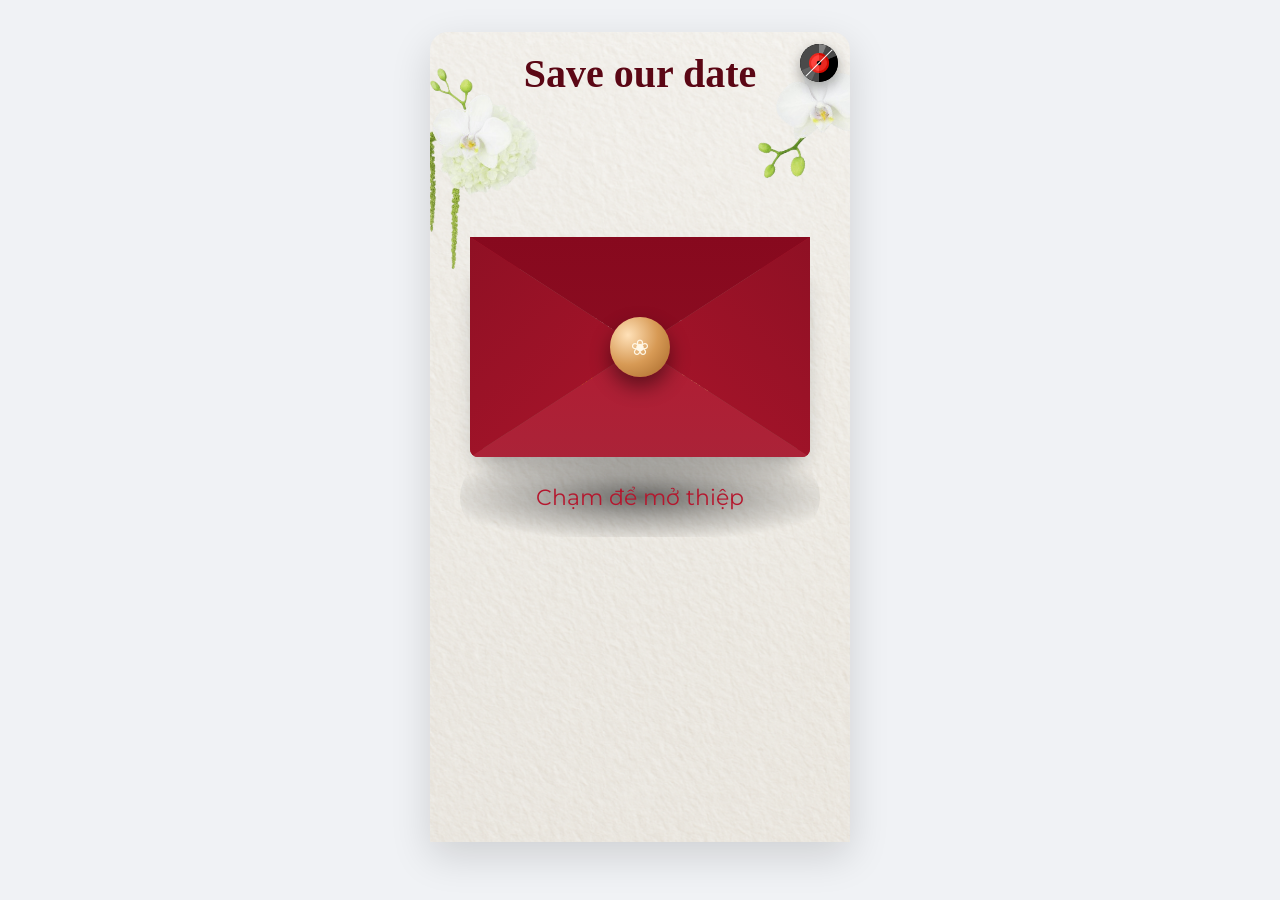
==== index.html @ 3cabe2ed "gần done" ====
<!DOCTYPE html>
<html lang="vi">
  <head>
    <meta charset="UTF-8" />
    <title>Thiệp cưới đỏ – trắng sang trọng</title>
    <meta name="viewport" content="width=device-width, initial-scale=1" />

    <!-- Font -->
    <link rel="preconnect" href="https://fonts.googleapis.com" />
    <link rel="preconnect" href="https://fonts.gstatic.com" crossorigin />
    <link
      href="https://fonts.googleapis.com/css2?family=Playfair+Display:wght@500;700&family=Montserrat:wght@300;400;500;600&family=Allura&display=swap"
      rel="stylesheet"
    />
    <link rel="stylesheet" href="style.css" />
  </head>
  <body>
    <div class="page">
      <div class="invite-card">
        <button
          class="music-toggle"
          id="musicToggle"
          aria-label="Bật / tắt nhạc"
        >
          <!-- nếu bạn có file icon đĩa riêng thì dùng img; không có thì có thể bỏ img -->
          <img src="vinyl-record.png" alt="Music disc" class="music-icon" />
        </button>
        <div class="card-flower card-flower-left"></div>
        <div class="card-flower card-flower-right"></div>
        <h2 class="card-title">Save our date</h2>

        <!-- Khối phong bì + bóng -->
        <div class="envelope-wrapper">
          <div class="envelope-shadow">
            <p class="hint" id="hint">Chạm để mở thiệp</p>
          </div>

          <div class="envelope" id="envelope">
            <!-- Lá thư bên trong -->
            <div class="letter">
              <div class="letter-photo"></div>
              <div class="letter-overlay"></div>

              <div class="letter-content">
                <p class="letter-label">Thiệp mời cưới</p>
                <h1 class="letter-names">Mạnh Hùng &amp; Vân Anh</h1>
                <p class="letter-date">30.12.2026</p>
                <div class="letter-guest-block">
                  <p class="letter-invite">Kính mời:</p>
                  <p class="letter-guest">
                    <span class="letter-guest-highlight">Bạn Hùng</span>
                  </p>
                </div>
              </div>
            </div>

            <!-- Phần thân phong bì (màu đỏ) -->
            <div class="front pocket"></div>
            <!-- Cánh hai bên -->
            <div class="front side left"></div>
            <div class="front side right"></div>
            <!-- Nắp trên -->
            <div class="front flap"></div>

            <!-- Con dấu -->
            <div class="wax-seal">
              <span>❀</span>
            </div>

            <!-- Trái tim bay lên -->
            <div class="hearts">
              <div class="heart h1">❤</div>
              <div class="heart h2">❤</div>
              <div class="heart h3">❤</div>
            </div>
          </div>
        </div>

        <div class="invite-body">
          <!-- Ảnh cưới dưới thiệp -->
          <div class="photo-frame">
            <img src="anh_gan_thu.jpg" alt="Ảnh cưới" class="photo-frame-img" />
          </div>

          <!-- ✨ Block khách mời mới -->
          <div class="guest-section">
            <p class="guest-title">TRÂN TRỌNG KÍNH MỜI</p>
            <div class="guest-name-wrapper">
              <p class="guest-name">Lưu Mạnh Hùng</p>
            </div>
          </div>

          <!-- ✨ Phần nội dung thiệp -->
          <div class="main-invite">
            <p class="main-intro-line">KÍNH MỜI THAM DỰ TIỆC CHUNG VUI</p>
            <p class="main-intro-line">CỦA GIA ĐÌNH CHÚNG TÔI</p>

            <div class="main-couple">
              <span class="main-name">Mạnh Hùng</span>
              <span class="main-amp">&amp;</span>
              <span class="main-name">Vân Anh</span>
            </div>

            <p class="main-time">09:00, THỨ TƯ</p>

            <p class="main-location-label">HÔN LỄ ĐƯỢC CỬ HÀNH TẠI</p>
            <p class="main-location">
              Nhà hàng ABC, 123 Đường XYZ, Quận 1, TP. Hồ Chí Minh
            </p>
          </div>

          <div class="love-section">
            <div class="love-photo">
              <img
                src="anh_gan_thu.jpg"
                alt="Wedding Love"
                class="love-photo-img"
              />
              <div class="love-photo-caption">
                As the clouds and mist dissipate, I love you and everyone knows
                it.
              </div>
            </div>

            <div class="love-message">
              <p>To Our Family And Friends,</p>
              <p>Thank You For Celebrating Our Special Day,</p>
              <p>Supporting Us And Sharing Our Love.</p>
            </div>
          </div>

          <div class="our-story-section">
            <div class="our-story-collage">
              <!-- 🌸 Hoa 2 bên -->
              <div class="our-story-flower our-story-flower-left"></div>
              <div class="our-story-flower our-story-flower-right"></div>

              <!-- Ảnh chú rể -->
              <div class="our-story-photo-frame our-story-photo-groom wobble">
                <img
                  src="chu_re.jpg"
                  alt="Chú rể"
                  class="our-story-photo-img"
                />
              </div>

              <!-- Ảnh cô dâu -->
              <div class="our-story-photo-frame our-story-photo-bride wobble">
                <img
                  src="co_dau.jpg"
                  alt="Cô dâu"
                  class="our-story-photo-img"
                />
              </div>

              <!-- Chữ chú rể / cô dâu -->
              <p class="our-story-label our-story-label-groom">
                Chú rể<br />
                <span>Mạnh Hùng</span>
              </p>

              <p class="our-story-label our-story-label-bride">
                Cô dâu<br />
                <span>Vân Anh</span>
              </p>
            </div>

            <p class="our-story-title">Our story</p>
            <div class="our-story-text">
              <p>
                Mọi thứ bắt đầu từ một lời chào giản đơn, nhưng đã thay đổi cả
                cuộc đời chúng tôi.
              </p>
              <p>
                Qua những khoảnh khắc cười đùa, những buổi hẹn hò ấm áp bên
                nhau, chúng tôi đã cùng nhau lớn lên, học hỏi và yêu thương.
              </p>
              <p>
                Hôm nay, chúng tôi hân hoan chia sẻ hành trình này với những
                người thân yêu, và mong được đón nhận lời chúc phúc của các bạn
                cho tình yêu của chúng tôi.
              </p>
            </div>
          </div>

          <!-- Lịch cưới -->
          <div class="wedding-calendar">
            <div class="wedding-calendar-photo">
              <!-- Ảnh nền lịch -->
              <img
                src="calendar_background.jpg"
                alt="Wedding calendar background"
                class="wedding-calendar-img"
              />

              <!-- Lớp overlay chứa tháng + lịch -->
              <div class="wedding-calendar-overlay">
                <!-- Tháng 12 -->
                <p class="calendar-month">Tháng 12</p>

                <!-- Lưới lịch: 7 cột, highlight ngày 30 -->
                <div class="calendar-grid">
                  <span class="calendar-day">1</span>
                  <span class="calendar-day">2</span>
                  <span class="calendar-day">3</span>
                  <span class="calendar-day">4</span>
                  <span class="calendar-day">5</span>
                  <span class="calendar-day">6</span>
                  <span class="calendar-day">7</span>

                  <span class="calendar-day">8</span>
                  <span class="calendar-day">9</span>
                  <span class="calendar-day">10</span>
                  <span class="calendar-day">11</span>
                  <span class="calendar-day">12</span>
                  <span class="calendar-day">13</span>
                  <span class="calendar-day">14</span>

                  <span class="calendar-day">15</span>
                  <span class="calendar-day">16</span>
                  <span class="calendar-day">17</span>
                  <span class="calendar-day">18</span>
                  <span class="calendar-day">19</span>
                  <span class="calendar-day">20</span>
                  <span class="calendar-day">21</span>

                  <span class="calendar-day">22</span>
                  <span class="calendar-day">23</span>
                  <span class="calendar-day">24</span>
                  <span class="calendar-day">25</span>
                  <span class="calendar-day">26</span>
                  <span class="calendar-day">27</span>
                  <span class="calendar-day">28</span>

                  <span class="calendar-day">29</span>
                  <!-- Ngày cưới – trái tim vân tay -->
                  <span class="calendar-day calendar-day-heart">30</span>
                  <span class="calendar-day">31</span>
                </div>
              </div>
            </div>
          </div>

          <!-- ALBUM OF LOVE -->
          <div class="album-section">
            <!-- Tiêu đề -->
            <div class="album-heading">
              <div class="album-title-line">
                <span
                  class="album-word-main"
                  style="padding-right: 50%; margin-bottom: 10px"
                  >ALBUM</span
                >
                <div style="display: flex; align-items: center; gap: 20px">
                  <span class="album-word-of">of</span>
                  <span class="album-word-main">LOVE</span>
                </div>
              </div>
            </div>

            <!-- Gallery ảnh -->
            <div class="album-grid">
              <!-- Ảnh to trên cùng -->
              <div class="album-main-photo">
                <img
                  src="calendar_background.jpg"
                  alt="Album photo 1"
                  class="album-img"
                />
              </div>

              <!-- Hàng 2: 2 ảnh nhỏ -->
              <div class="album-row">
                <div class="album-item">
                  <img
                    src="calendar_background.jpg"
                    alt="Album photo 2"
                    class="album-img"
                  />
                </div>
                <div class="album-item">
                  <img
                    src="calendar_background.jpg"
                    alt="Album photo 3"
                    class="album-img"
                  />
                </div>
              </div>

              <!-- Nếu cần ảnh nữa thì thêm các .album-row bên dưới -->
              <!--
    <div class="album-row">
      <div class="album-item">
        <img src="album4.jpg" class="album-img" alt="Album photo 4" />
      </div>
      <div class="album-item">
        <img src="album5.jpg" class="album-img" alt="Album photo 5" />
      </div>
    </div>
    -->
            </div>

            <section class="guestbook">
              <h3 class="guestbook-title">Lời nhắn &amp; xác nhận tham dự</h3>
              <p class="guestbook-desc">
                Nếu được, bạn để lại giúp tụi mình xác nhận tham dự và vài lời
                chúc để tụi mình lưu lại làm kỷ niệm nhé 💌
              </p>

              <!-- Form Netlify -->
              <form
                name="guestbook"
                method="POST"
                data-netlify="true"
                netlify-honeypot="bot-field"
                netlify
                action="/thanks.html"
                class="guestbook-form"
              >
                <!-- Bắt buộc cho Netlify Forms -->
                <input type="hidden" name="form-name" value="guestbook" />

                <!-- Honeypot chống bot -->
                <p class="guestbook-hidden">
                  <label
                    >Đừng điền vào ô này nếu bạn là người thật:
                    <input name="bot-field" />
                  </label>
                </p>

                <div class="guestbook-field">
                  <label class="guestbook-label" for="guestbook-name"
                    >Tên của bạn</label
                  >
                  <input
                    type="text"
                    id="guestbook-name"
                    name="name"
                    class="guestbook-input"
                    placeholder="VD: Anh Nam, Gia đình chị Hoa..."
                    required
                  />
                </div>

                <div class="guestbook-field">
                  <label class="guestbook-label" for="guestbook-attend"
                    >Bạn có tham gia không?</label
                  >
                  <select
                    id="guestbook-attend"
                    name="attending"
                    class="guestbook-input"
                    required
                  >
                    <option value="">-- Chọn giúp tụi mình --</option>
                    <option value="yes">Có, mình sẽ đến</option>
                    <option value="no">Xin phép không tham gia</option>
                    <option value="maybe">Chưa chắc / Để mình báo sau</option>
                  </select>
                </div>

                <div class="guestbook-field">
                  <label class="guestbook-label" for="guestbook-message"
                    >Lời chúc / lời nhắn</label
                  >
                  <textarea
                    id="guestbook-message"
                    name="message"
                    class="guestbook-textarea"
                    placeholder="Lời chúc, kỷ niệm hoặc điều gì bạn muốn nhắn với tụi mình..."
                    required
                  ></textarea>
                </div>

                <div style="display: flex; justify-content: end; margin: 20px 0;" >
                  <button type="submit" class="guestbook-submit">
                    Gửi cho tụi mình
                  </button>
                 </div>
                <div class="guestbook-small">
                  Những lời nhắn của bạn sẽ được tụi mình lưu lại ❤️
                </div>
              </form>
            </section>
            <div class="footer-line">With love · Hùng &amp; Vân Anh</div>
          </div>
        </div>
      </div>
    </div>
    <audio id="bgMusic" src="ngay_dau_tien.mp3" loop="" preload="auto"></audio>

    <script src="script.js"></script>
  </body>
</html>
---- style.css ----
:root {
  --red-deep: #8f1024;
  --red-main: #b5172e;
  --red-soft: #fdecef;
  --red-dark: #5b0715;
  --cream: #f9f4ef;
  --seal-light: #ffe1b8;
  --seal-mid: #d79a55;
  --seal-dark: #a56628;
  --text-main: #3b2226;
  --muted: #8d6b70;
}

/* Reset */
*,
*::before,
*::after {
  box-sizing: border-box;
}

body {
  margin: 0;
  font-family: "Montserrat", system-ui, -apple-system, BlinkMacSystemFont,
    "Segoe UI", sans-serif;
  color: var(--text-main);
  background: radial-gradient(
    circle at top,
    #ffffff 0,
    #f3ebe5 38%,
    #e8dcd2 100%
  );
}

/* ===== PAGE WRAPPER ===== */

.page {
  min-height: 100vh;
  display: flex;
  flex-direction: column;
  align-items: center;
  justify-content: flex-start;
  padding: 32px 12px;
  background-color: #f0f2f5;
}

/* Card tổng chứa phong bì + nội dung */

.invite-card {
  overflow-x: hidden;
  overflow-y: scroll;
  width: min(420px, 100%);
  min-height: 90vh;
  max-height: 90vh;
  background: var(--cream);
  border-radius: 18px 18px 0 0;
  padding: 18px 0;
  box-shadow: 0 14px 40px rgba(0, 0, 0, 0.14);
  position: relative;

  /* nền giấy từ file corebackground.png */
  background-color: #f8f3e9; /* màu nền fallback */
  background-image: url("corebackground.png");
  background-size: cover; /* hoặc "100% 100%" nếu muốn fit */
  background-repeat: no-repeat;
  background-position: center;
}

/* Hoa trang trí 2 bên trên thiệp */
.card-flower {
  position: absolute;
  top: 8px; /* chỉnh lên/xuống tuỳ ý */
  width: 130px; /* kích thước hoa */
  height: 160px;
  background-repeat: no-repeat;
  background-size: contain;
  pointer-events: none; /* không chặn click vào phong bì */
  z-index: 20; /* nằm dưới chữ, trên nền giấy */
}

/* Hoa bên trái */
.card-flower-left {
  top: 25px;
  left: -15px;
  width: 130px; /* kích thước hoa */
  height: 230px;
  background-image: url("flower-left.png");
}

/* Hoa bên phải */
.card-flower-right {
  top: 20px;
  right: -23px;
  width: 130px; /* kích thước hoa */
  height: 130px;
  background-image: url("flower-right.png");
  transform: rotate(-20deg); /* xoay cùng chiều kim đồng hồ 8° */
  /* nếu bạn dùng chung 1 file, có thể mirror như sau:
     transform: scaleX(-1);
  */
}

.card-title {
  margin: 0 0 140px;
  font-family: "Great Vibes", cursive;
  font-size: 40px;
  text-align: center;
  color: var(--red-dark);
}

/* ===== ENVELOPE WRAPPER + SHADOW ===== */

.envelope-wrapper {
  position: relative;
  width: 100%;
  display: flex;
  justify-content: center;
}

.envelope-shadow {
  position: absolute;
  left: 50%;
  bottom: -80px; /* xa phong bì hơn – tăng số này nếu muốn xa nữa */
  transform: translateX(-50%);
  width: 360px; /* bóng rộng hơn thiệp */
  height: 80px; /* bóng cao hơn */
  display: flex;
  align-items: center;
  justify-content: center;
  pointer-events: none;
}
/* Bản thân bóng – to, đậm, có animation scale nếu bạn đang dùng shadowScale */
.envelope-shadow::before {
  content: "";
  position: absolute;
  inset: 0;
  background: radial-gradient(
    ellipse at center,
    rgba(0, 0, 0, 0.55) 0,
    /* đậm hơn */ rgba(0, 0, 0, 0.25) 40%,
    transparent 80%
  );
  border-radius: 999px;
  z-index: 0;

  transform-origin: center;
  /* nếu bạn đã có @keyframes shadowScale thì giữ lại animation này */
  animation: shadowScale 2.25s ease-in-out infinite;
}

/* Chữ nằm trong lòng bóng */
.hint {
  position: relative;
  z-index: 1;
  margin: 0;
  font-family: "Montserrat", system-ui, -apple-system, BlinkMacSystemFont,
    "Segoe UI", sans-serif;  /* Sans-serif, không nét thanh đậm */
  font-size: 22px;
  color: var(--red-main); /* tông xanh hơi nâu như hình mẫu */
  text-align: center;
}
/* ===== ENVELOPE ===== */

.envelope {
  position: relative;
  width: 340px;
  height: 220px;
  cursor: pointer;
  z-index: 1;
  animation: envelopeFloat 2.25s ease-in-out infinite;
}
/* nền phong bì + bo góc + bóng đổ */
.envelope::before {
  content: "";
  position: absolute;
  inset: 0;

  border-bottom-left-radius: 8px;
  border-bottom-right-radius: 8px;
  background: var(--red-main); /* đỏ trung bình */
  z-index: 0;
}

/* 4 cánh tam giác tạo hình chữ X */
.front {
  position: absolute;
  inset: 0;
  border-bottom-left-radius: 8px;
  border-bottom-right-radius: 8px;
}

/* cánh dưới – sáng hơn một chút */
.front.pocket {
  z-index: 4;
  background: linear-gradient(
    to top,
    #ab2338,
    /* đỏ sáng hơn */ var(--red-main)
  );
  clip-path: polygon(0 100%, 50% 50%, 100% 100%);
}

/* cánh trái – đỏ trung đậm */
.front.side.left {
  z-index: 4;
  background: linear-gradient(135deg, var(--red-deep), var(--red-main));
  clip-path: polygon(0 0, 50% 50%, 0 100%);
}

/* cánh phải – đối xứng, cùng tông với bên trái */
.front.side.right {
  z-index: 4;
  background: linear-gradient(225deg, var(--red-deep), var(--red-main));
  clip-path: polygon(100% 0, 100% 100%, 50% 50%);
}

/* nắp trên – đậm nhất */
.front.flap {
  z-index: 5;
  background: linear-gradient(to bottom, #87091e, var(--red-deep));
  clip-path: polygon(0 0, 100% 0, 50% 50%);
  transform-origin: top center;
  transition: transform 1s ease; /* nhanh hơn thư */
}

/* con dấu ở đúng tâm phong bì */
.wax-seal {
  position: absolute;
  left: 50%;
  top: 50%;
  transform: translate(-50%, -50%);
  width: 60px;
  height: 60px;
  border-radius: 50%;
  background: radial-gradient(
    circle at 30% 30%,
    var(--seal-light) 0,
    var(--seal-mid) 50%,
    var(--seal-dark) 100%
  );
  box-shadow: 0 10px 20px rgba(0, 0, 0, 0.45);
  display: flex;
  align-items: center;
  justify-content: center;
  z-index: 6; /* cao nhất */
}

.wax-seal span {
  color: #fff7e6;
  font-size: 22px;
}

/* ===== HEARTS ===== */

.hearts {
  position: absolute;
  left: 50%;
  top: 50px; /* vị trí bắt đầu */
  transform: translateX(-50%);
  width: 90px; /* tim gần nhau */
  height: 180px; /* đủ cao để bay vượt thiệp */
  pointer-events: none;
  overflow: visible;
  z-index: 10;
}

.heart {
  position: absolute;
  font-size: 40px;
  color: #e21a3c;
  opacity: 0;
}

/* ba tim cách nhau 1 khoảng ngắn */
.h1 {
  left: -10px;
}
.h2 {
  left: 50px;
}
.h3 {
  left: 102px;
}

/* JS đã set animationDelay khác nhau rồi, đây chỉ định animation chung */
.heart.fly {
  animation: heartFloat 0.8s ease-out forwards;
}

@keyframes heartFloat {
  0% {
    transform: translate(0, 10px) scale(0.25) rotate(0deg);
    opacity: 0;
  }
  15% {
    transform: translate(-10px, 0) scale(0.6) rotate(-6deg);
    opacity: 1;
  }
  35% {
    transform: translate(18px, -80px) scale(1) rotate(7deg);
    opacity: 1;
  }
  55% {
    transform: translate(-22px, -150px) scale(1.25) rotate(-8deg);
    opacity: 1;
  }
  75% {
    transform: translate(16px, -220px) scale(1.45) rotate(6deg);
    opacity: 1;
  }
  100% {
    transform: translate(0, -270px) scale(1.6) rotate(0deg);
    opacity: 0;
  }
}

/* ===== TRẠNG THÁI MỞ ===== */

/* 1) ĐANG MỞ: flap xoay, thư vẫn nằm yên và nằm dưới flap */
.envelope.opening .front.flap {
  transform: rotateX(180deg); /* nắp xoay xuống/dập xuống */
  z-index: 5; /* vẫn cao hơn thư */
  transition: transform 1s ease;
}

/* 2) ĐÃ MỞ XONG: flap vẫn ở 180deg nhưng z-index hạ xuống dưới thư */
.envelope.open .front.flap {
  transform: rotateX(180deg);
  z-index: 2;
}

/* Chỉ khi ĐÃ MỞ XONG thì thư mới trượt lên + tăng z-index */
.envelope.open .letter {
  transform: translateX(-50%) translateY(-102px); /* vị trí khi mở */
  z-index: 4; /* cùng z-index với pocket/side nên vẫn nằm "trong" phong bì */
}

/* Lá thư (tấm thiệp) */
.letter {
  position: absolute;
  left: 50%;
  bottom: 18px;
  /* Khi ĐÓNG: nằm khá thấp bên trong phong bì */
  transform: translateX(-50%) translateY(15px);
  width: 320px;
  height: 185px;
  border-radius: 14px;
  overflow: hidden;
  box-shadow: 0 12px 26px rgba(0, 0, 0, 0.35);

  /* Không fade nữa */
  opacity: 1;
  clip-path: none;

  /* Trượt lên từ từ, bắt đầu MUỘN hơn nắp một chút nhờ delay 0.4s */
  transition: transform 2.5s cubic-bezier(0.16, 1, 0.3, 1);
  transform-origin: bottom center;
  z-index: 1; /* thấp hơn 3 tam giác, cao hơn nắp trên khi đóng */
}

/* Ảnh nền của thiệp (giống hình bạn gửi) */
.letter-photo {
  position: absolute;
  inset: 0;
  background: url("https://alohastudio.vn/wp-content/uploads/2023/06/y-tuong-chup-anh-nhan-cuoi-2.jpg")
    center/cover no-repeat;
  transform: scale(1.05);
  filter: blur(1.2px) saturate(0.9); /* nhẹ nhàng hơn 1 chút */
}

.letter-overlay {
  position: absolute;
  inset: 0;
  background:
  
    /* lớp vàng–nâu hoài niệm phủ toàn bộ */ linear-gradient(
    to bottom,
    rgba(145, 133, 120, 0.6),
    /* beige sáng ở trên */ rgba(132, 110, 92, 0.7)
      /* nâu café sữa nhạt ở dưới */
  );
}

.letter-content {
  position: relative;
  z-index: 2;
  inset: 0;
  padding: 15px;
  display: flex;
  flex-direction: column;
  align-items: center;
  text-align: center;
  color: #fffdf7;
}

/* Dòng "Thiệp mời cưới" phía trên – nhỏ, thanh */
.letter-label {
  margin: 0 0 6px;
  font-family: "Playfair Display", serif;
  font-size: 13px;
  letter-spacing: 3px;
  text-transform: uppercase;
  color: #f9f5ef;
  padding: 0 14px;
}

/* Tên cô dâu chú rể – script trắng, nổi bật */
.letter-names {
  margin: 0 6px;
  font-family: "Allura", cursive;
  font-size: 28px;
  font-weight: 400;

  color: #f9f5ef;
  text-shadow: 0 3px 8px rgba(0, 0, 0, 0.6);
}

/* Ngày cưới – chữ trắng/kem nhẹ */
.letter-date {
  margin: 2px;
  line-height: 20px;
  font-family: "Montserrat", system-ui, -apple-system, BlinkMacSystemFont,
    "Segoe UI", sans-serif;
  font-size: 16px;
  letter-spacing: 0.25em; /* giãn đều, nhìn rất gọn */
  text-transform: uppercase;
  color: #f9f5ef;
}
.letter-guest-block {
  display: flex;
  align-items: center;
  gap: 5px;
}

/* Dòng "Trân trọng mời..." – màu vàng kem */
.letter-invite {
  margin: 0;
  font-family: "Playfair Display", serif;
  font-size: 12px;
  font-style: italic;
  letter-spacing: 0.5px;
  color: #feb600;
}
/* Dòng khách mời */
.letter-guest {
  margin: 2px 0 0;
  font-family: "Playfair Display", serif;
  font-size: 13px;
  color: #ebc156;
}
/* Nhấn mạnh chữ "Bạn" */
.letter-guest-highlight {
  font-family: "Allura", cursive; /* cùng style mềm với tên */
  font-size: 22px;
  color: #f6d788; /* trắng kem rất sáng */
  font-weight: 600;
}
/* ===== PHẦN NỘI DUNG PHÍA DƯỚI (SCROLL) ===== */

/* Ảnh dummy phía dưới */
.dummy-photo {
  margin: 20px 0;
  height: 180px;
  border-radius: 12px;
  background: linear-gradient(to bottom right, #f5e2e4, #fbeef1),
    url("https://images.pexels.com/photos/3951628/pexels-photo-3951628.jpeg?auto=compress&cs=tinysrgb&w=800")
      center/cover no-repeat;
}

/* Mobile */

@media (max-width: 480px) {
  .card-title {
    font-size: 34px;
    margin-bottom: 140px;
  }

  .letter {
    width: 310px;
    height: 190px;
  }

  .letter-label {
    font-size: 14px;
    letter-spacing: 2px;
  }

  .letter-names {
    font-size: 24px; /* giảm từ 28px */
    margin-bottom: 4px;
  }

  .letter-date {
    font-size: 14px; /* giảm từ 16px */
    letter-spacing: 0.18em;
  }

  .letter-invite {
    font-size: 14px;
  }

  .letter-guest {
    font-size: 14px;
  }

  .letter-guest-highlight {
    font-size: 18px; /* giảm từ 22px */
  }

  .photo-frame {
    margin-top: 60px;
  }

  .photo-frame-img {
    max-height: 200px; /* giảm thêm cho vừa màn nhỏ */
  }

  /* Hoa trang trí thu nhỏ */
  .card-flower-left {
    top: 35px;
    left: -10px;
    width: 200px;
    height: 200px;
  }

  .card-flower-right {
    top: 20px;
    right: -14px;
    width: 130px;
    height: 130px;
  }
}
@keyframes envelopeFloat {
  0% {
    transform: translateY(8px); /* xuống nhẹ thôi */
  }
  50% {
    transform: translateY(-8px); /* lên nhẹ */
  }
  100% {
    transform: translateY(8px); /* xuống lại */
  }
}

@keyframes shadowScale {
  0% {
    transform: scale(1.1); /* trước là 1.35 → giờ nhỏ lại */
    opacity: 0.8; /* vẫn đậm nhưng không “nặng” quá */
    filter: blur(6px);
  }
  50% {
    transform: scale(0.8); /* lúc thiệp lên: nhỏ hơn nhưng không quá tí hon */
    opacity: 0.45;
    filter: blur(3px);
  }
  100% {
    transform: scale(1.1);
    opacity: 0.8;
    filter: blur(6px);
  }
}

.photo-frame {
  margin-top: 100px;
  overflow: hidden;
  /* nền giấy phía sau ảnh */
  background-image: url("corebackground.png");
  background-size: cover;
  background-repeat: repeat;
  position: relative;
}

/* Ảnh cưới bên trong */
.photo-frame-img {
  display: block;
  width: 100%;
  max-height: 260px; /* chỉnh cao/thấp tùy ảnh */
  object-fit: cover;
}

/* ==== SCROLLBAR ĐỎ, NHỎ GỌN, KHÔNG CÓ MŨI TÊN CHO .invite-card ==== */

/* Firefox */

.invite-card::-webkit-scrollbar {
  width: 5px; /* rộng hơn chút cho dễ kéo */
}

/* Track (nền phía sau thanh đỏ) */
.invite-card::-webkit-scrollbar-track {
  background: transparent; /* sạch, không viền */
}

/* Handle – thanh đỏ, bo tròn hai đầu */
.invite-card::-webkit-scrollbar-thumb {
  background: var(--red-main); /* đỏ chính */
  border-radius: 999px;
}

/* Hover đậm hơn */
.invite-card::-webkit-scrollbar-thumb:hover {
  background: var(--red-deep);
}

/* Ẩn mũi tên 2 đầu (nếu có) */
.invite-card::-webkit-scrollbar-button {
  width: 0;
  height: 0;
  display: none;
}

/* Nút đĩa nhạc */
.music-toggle {
  position: absolute;
  top: 12px;
  right: 12px;
  width: 38px;
  height: 38px;
  border-radius: 50%;
  border: none;
  padding: 0;
  margin: 0;
  background: #000; /* fallback nếu không dùng img */
  display: flex;
  align-items: center;
  justify-content: center;
  cursor: pointer;
  box-shadow: 0 6px 14px rgba(0, 0, 0, 0.35);
  z-index: 100;
}

.music-toggle .music-icon {
  width: 100%;
  height: 100%;
  border-radius: 50%;
  display: block;
}

/* Đường kẻ trắng 1px cắt chéo đĩa khi TẮT nhạc */
.music-toggle::after {
  content: "";
  position: absolute;
  left: 50%;
  top: 50%;
  width: 1px; /* MỎNG 1px */
  height: 100%; /* dài ~70% đường kính */
  background: rgba(255, 255, 255, 0.95);
  border-radius: 999px;
  transform: translate(-50%, -50%) rotate(45deg);
  box-shadow: 0 0 2px rgba(0, 0, 0, 0.4);
  opacity: 1;
  transition: opacity 0.2s ease;
}

/* Khi đang phát nhạc -> quay */
.music-toggle.playing .music-icon {
  animation: discSpin 3s linear infinite;
}

.music-toggle.playing::after {
  opacity: 0; /* ẩn đường kẻ đi */
}

@keyframes discSpin {
  from {
    transform: rotate(0deg);
  }
  to {
    transform: rotate(360deg);
  }
}

.invite-body {
  display: none;
}

/* Animation mượt cho invite-body khi xuất hiện */
@keyframes slideFadeIn {
  0% {
    opacity: 0;
    transform: translateY(12px);
  }
  100% {
    opacity: 1;
    transform: translateY(0);
  }
}

.guest-section {
  text-align: center;
  margin: 30px 0 20px;
  padding: 0 20px;
}

/* “TRÂN TRỌNG KÍNH MỜI” */
.guest-title {
  margin: 0 0 14px;
  font-family: "Playfair Display", serif;
  font-size: 15px;
  letter-spacing: 2px;
  color: #3e3e3e;
}

/* Khung mờ chứa tên khách */
.guest-name-wrapper {
  padding: 10px 0;
}

/* Tên khách mời – dùng Allura cho đẹp */
.guest-name {
  margin: 0;
  font-family: "Allura", cursive;
  font-size: 36px;
  color: #a1876a; /* vàng nâu sang trọng */
  text-shadow: 0 2px 6px rgba(0, 0, 0, 0.25);
}


.main-invite {
  text-align: center;
  padding: 10px 24px 32px;
  color: var(--text-main);
}

/* Hai dòng "KÍNH MỜI..." */
.main-intro-line {
  margin: 0;
  font-family: "Montserrat", system-ui, -apple-system, BlinkMacSystemFont,
    "Segoe UI", sans-serif;     /* sans, không nét thanh – nét đậm */
  font-size: 13px;
  letter-spacing: 0.12em;
  text-transform: uppercase;
  color: #7b6a3e;               /* vàng nâu nhẹ giống hình */
}

.main-intro-line + .main-intro-line {
  margin-top: 4px;
}

/* Tên cô dâu chú rể – lớn, chia 3 dòng HẢI ĐĂNG / & / YẾN NHI */
.main-couple {
  margin-top: 18px;
  margin-bottom: 16px;
  display: flex;
  flex-direction: column;
  align-items: center;
  gap: 4px;
}

.main-name {
  font-family: "Montserrat", system-ui, -apple-system, BlinkMacSystemFont,
    "Segoe UI", sans-serif;    /* vẫn giữ sans cho đúng ý bạn */
  font-size: 26px;
  text-transform: uppercase;
  letter-spacing: 0.18em;
}

.main-amp {
  font-family: "Allura", cursive; /* chữ & mềm hơn 1 chút */
  font-size: 26px;
  line-height: 1;
}

/* Dòng giờ / thứ */
.main-time {
  margin: 0;
  margin-top: 8px;
  font-family: "Montserrat", system-ui, -apple-system, BlinkMacSystemFont,
    "Segoe UI", sans-serif;
  font-size: 14px;
  letter-spacing: 0.2em;
  text-transform: uppercase;
  color: var(--muted);
}
.main-location-label {
  margin: 10px 0 2px;
  font-family: "Montserrat", system-ui, -apple-system, BlinkMacSystemFont,
    "Segoe UI", sans-serif;
  font-size: 12px;
  letter-spacing: 0.14em;
  text-transform: uppercase;
  color: #7b6a3e; /* vàng nâu nhẹ, cùng tông phần trên */
}

.main-location {
  margin: 0;
  font-family: "Montserrat", system-ui, -apple-system, BlinkMacSystemFont,
    "Segoe UI", sans-serif;
  font-size: 13px;
  color: var(--text-main);
}

/* Nếu dùng thêm ngày / địa điểm */
.main-date,
.main-location {
  margin: 6px 0 0;
  font-family: "Montserrat", system-ui, -apple-system, BlinkMacSystemFont,
    "Segoe UI", sans-serif;
  font-size: 13px;
}


.love-section {
  padding: 0 0 32px;
}

/* Khối ảnh & caption đen dưới ảnh */
.love-photo {
  position: relative;
  margin: 0;
  overflow: hidden;
  border-radius: 0; /* nếu muốn bo nhẹ: 8px */
}

.love-photo-img {
  display: block;
  width: 100%;
  max-height: 260px;        /* giống frame trên, chỉnh nếu muốn cao hơn */
  object-fit: cover;
}

/* Dải đen mờ + chữ trắng như hình */
.love-photo-caption {
  position: absolute;
  left: 0;
  right: 0;
  bottom: 0;
  padding: 6px 10px 8px;
  background: rgba(0, 0, 0, 0.65);
  color: #ffffff;
  font-family: "Montserrat", system-ui, -apple-system, BlinkMacSystemFont,
    "Segoe UI", sans-serif;
  font-size: 11px;
  line-height: 1.4;
  text-align: center;
}

/* Đoạn text cảm ơn phía dưới */
.love-message {
  text-align: center;
  padding: 18px 24px 0;
}

.love-message p {
  margin: 2px 0;
  font-family: "Montserrat", system-ui, -apple-system, BlinkMacSystemFont,
    "Segoe UI", sans-serif;
  font-size: 13px;
  line-height: 1.6;
  color: var(--text-main);
}



/* ===== OUR STORY SECTION ===== */

.our-story-section {
  padding: 28px 18px 40px;
  position: relative;
}

/* Collage chứa 2 khung ảnh xoay chéo */
.our-story-collage {
  position: relative;
  min-height: 280px;
}

/* Khung polaroid trắng */
.our-story-photo-frame {
  position: absolute;
  width: 50%;
  max-width: 230px;
  background: #ffffff;
  padding: 8px;
  border-radius: 8px;
  box-shadow: 0 10px 24px rgba(0, 0, 0, 0.35);
  transform-origin: center center; /* thêm dòng này để xoay quanh tâm */
}

.our-story-photo-img {
  display: block;
  width: 100%;
  height: auto;
  border-radius: 4px;
  object-fit: cover;
}

/* Vị trí & xoay ảnh chú rể / cô dâu */
.our-story-photo-groom {
  top: 0;
  left: 4%;
  animation: groomRock 1s ease-in-out infinite alternate;
}

.our-story-photo-bride {
  top: 130px;
  right: 4%;
  animation: brideRock 1s ease-in-out infinite alternate;
}


/* Chữ chú rể / cô dâu */
.our-story-label {
  position: absolute;
  margin: 0;
  font-family: "Allura", cursive;
  font-size: 24px;
  line-height: 1.4;
  color: var(--red-main); /* xanh lá nhẹ giống thiệp */
}

.our-story-label span {
  font-size: 30px;
}

/* Vị trí chữ chú rể & cô dâu */
.our-story-label-groom {
  top: 0px;
  right: 5%;
  text-align: left;
}

.our-story-label-bride {
  top: 300px;
  left: 7%;
  text-align: left;
}

/* Chữ Our story phía dưới */
.our-story-title {
  margin: 142px 0 0;
  text-align: center;
  font-family: "Allura", cursive;
  font-size: 60px;
  color: var(--red-main);
}

/* Mobile tweak nếu màn nhỏ hơn 360px */
@media (max-width: 360px) {
  .our-story-photo-frame {
    width: 50%;
  }
  .our-story-section {
    padding-inline: 12px;
  }
}




/* Hoa 2 bên trong Our story, dùng lại file flower-left.png cho đồng bộ */
.our-story-flower {
  position: absolute;
  width: 100px;
  height: 190px;
  background-image: url("flower-left.png");
  background-repeat: no-repeat;
  background-size: contain;
  z-index: 0; /* dưới khung ảnh */
}

/* Hoa bên trái */
.our-story-flower-left {
  left: -38px;
  top: -64px;
}

/* Hoa bên phải – lật gương */
.our-story-flower-right {
  right: -20px;
  bottom: -200px;
  z-index: 1;
  transform: rotateY(360deg);
}

/* Chỉ còn 2 mốc: from / to → không còn bị “giật” */
/* Chú rể: trái ↔ phải */
@keyframes groomRock {
  from { transform: rotate(-2deg); }  /* nghiêng trái */
  to   { transform: rotate(2deg); }   /* nghiêng phải */
}

/* Cô dâu: phải ↔ trái (ngược lại cho vui mắt) */
@keyframes brideRock {
  from { transform: rotate(2deg); }   /* nghiêng phải */
  to   { transform: rotate(-2deg); }  /* nghiêng trái */
}
/* Nếu màn nhỏ quá thì thu bớt hoa cho đỡ chật */
@media (max-width: 360px) {
  .our-story-flower {
    width: 70px;
    height: 150px;
  }
}

.our-story-text {
  margin-top: 10px;
  padding: 0 24px 32px;
  text-align: center;
}

.our-story-text p {
  margin: 6px 0;
  font-family: "Montserrat", system-ui, -apple-system, BlinkMacSystemFont,
    "Segoe UI", sans-serif;
  font-size: 13px;
  line-height: 1.7;
  color: var(--text-main);
}


/* ===== WEDDING CALENDAR ===== */

.wedding-calendar {
  margin-top: 24px;
  padding-bottom: 32px;
}

.wedding-calendar-photo {
  position: relative;
  overflow: hidden;
  border-radius: 0; /* nếu muốn bo chút: 12px */
}

.wedding-calendar-img {
  display: block;
  width: 100%;
  object-fit: cover;
}

/* Lớp phủ để đặt tháng + lịch lên ảnh */
.wedding-calendar-overlay {
  position: absolute;
  inset: 0;
  display: flex;
  flex-direction: column;
  justify-content: flex-start;  /* nội dung bám phía trên */
  padding: 24px 30px 32px;
  background: linear-gradient(
    to bottom,                   /* ⬅️ đen từ trên xuống */
    rgba(0, 0, 0, 0.55) 0%,      /* trên đậm hơn */
    rgba(0, 0, 0, 0.25) 40%,
    transparent 80%              /* dưới trong dần */
  );
}

/* Chữ Tháng 12 nằm ở góc phải dưới, style script */
.calendar-month {
  align-self: flex-end;
  margin: 0 4px 18px 0;
  font-family: "Allura", cursive;
  font-size: 32px;
  color: #ffffff;
}

/* Lưới lịch 7 cột */
.calendar-grid {
  display: grid;
  grid-template-columns: repeat(7, 1fr);
  row-gap: 30px;
  column-gap: 4px;
  padding: 0 8px;
}

.calendar-day {
  font-family: "Montserrat", system-ui, -apple-system, BlinkMacSystemFont,
    "Segoe UI", sans-serif;
  font-size: 12px;
  color: #ffffff;
  text-align: center;
}

/* Ngày cưới – có trái tim vân tay đỏ phía dưới số */
.calendar-day-heart {
  position: relative;
  font-weight: 600;
  z-index: 1;
}

/* Trái tim vân tay */
.calendar-day-heart::before {
  content: "";
  position: absolute;
  left: 50%;
  top: 15%;
  width: 35px;
  height: 35px;
  transform: translate(-50%, -45%);
  background-image: url("fingerprint-heart.png"); /* ảnh 2 dấu vân tay tạo thành trái tim */
  background-size: contain;
  background-repeat: no-repeat;
  background-position: center;
  z-index: -1;
}

/* Để số nổi trên trái tim */
.calendar-day-heart {
  color: #ffffff;
}

/* Mobile nhẹ hơn một chút */
@media (max-width: 480px) {
  .calendar-month {
    font-size: 28px;
  }
  .calendar-grid {
    font-size: 14px;
    row-gap: 30px;
    column-gap: 4px;
  }
  .calendar-day {
    font-size: 11px;
  }
}



/* ===== ALBUM OF LOVE ===== */

.album-section {
  padding: 24px 18px 0;
}

/* Heading ALBUM of LOVE */
.album-heading {
  margin-bottom: 14px;
}

.album-title-line {
  gap: 8px;
}

.album-word-main {
  font-family: "Montserrat", system-ui, -apple-system, BlinkMacSystemFont,
    "Segoe UI", sans-serif;
  font-size: 40px;
  letter-spacing: 0.12em;
  text-transform: uppercase;
  color: var(--red-main); 
}

.album-word-of {
  padding-left: 40%;
  font-family: "Allura", cursive;
  font-size: 35px;
  margin-right: 20px;
  color: var(--red-main);
  margin: 0 4px;
}

/* Grid ảnh */
.album-grid {
  display: flex;
  flex-direction: column;
  gap: 10px;
}

/* Ảnh to */
.album-main-photo {
  border-radius: 8px;
  overflow: hidden;
  box-shadow: 0 10px 22px rgba(0, 0, 0, 0.25);
}

/* Hàng 2: 2 ảnh nhỏ cạnh nhau */
.album-row {
  display: flex;
  gap: 10px;
}

.album-item {
  flex: 1;
  border-radius: 8px;
  overflow: hidden;
  box-shadow: 0 8px 18px rgba(0, 0, 0, 0.2);
}

.album-img {
  display: block;
  width: 100%;
  height: 100%;
  object-fit: cover;
}

/* Mobile rất nhỏ thì giảm size heading */
@media (max-width: 360px) {
  .album-word-main {
    font-size: 35px;
    letter-spacing: 0.18em;
  }
  .album-word-of {
    font-size: 35px;
  }
}


.guestbook {
  margin-top: 18px;
  border-top: 1px dashed rgba(183, 28, 28, 0.3);
}

.guestbook-title {
  font-family: "Montserrat", system-ui, -apple-system, BlinkMacSystemFont, "Segoe UI", sans-serif;
  font-size: 18px;
  color: var(--red-main);
  margin-bottom: 8px;
}

.guestbook-desc {
  font-family: "Montserrat", system-ui, -apple-system, BlinkMacSystemFont, "Segoe UI", sans-serif;
  font-size: 13px;
  color: var(--text-main);
  margin-bottom: 10px;
}

.guestbook-form {
  text-align: left;
  font-size: 13px;
}

.guestbook-field {
  margin-bottom: 8px;
}

.guestbook-label {
  display: block;
  font-size: 12px;
  margin-bottom: 3px;
  color: #555;
}

.guestbook-input,
.guestbook-textarea {
  width: 100%;
  border-radius: 8px;
  border: 1px solid #e0e0e0;
  padding: 8px 10px;
  font-family: inherit;
  font-size: 13px;
  outline: none;
  transition: border-color 0.2s ease, box-shadow 0.2s ease;
}

.guestbook-input:focus,
.guestbook-textarea:focus {
  border-color: #b71c1c;
  box-shadow: 0 0 0 1px rgba(183, 28, 28, 0.12);
}

.guestbook-textarea {
  min-height: 72px;
  resize: vertical;
}

.guestbook-submit {
  display: inline-flex;
  align-items: center;
  justify-content: center;
  margin-top: 4px;
  padding: 8px 18px;
  border-radius: 999px;
  border: none;
  background: #b71c1c;
  color: #fff;
  font-size: 12px;
  letter-spacing: 0.08em;
  text-transform: uppercase;
  cursor: pointer;
  box-shadow: 0 6px 16px rgba(0,0,0,0.2);
  transition: background 0.2s ease, transform 0.15s ease, box-shadow 0.2s ease;
}

.guestbook-submit:hover {
  background: #8b1010;
  transform: translateY(-1px);
  box-shadow: 0 8px 18px rgba(0,0,0,0.22);
}

.guestbook-submit:active {
  transform: translateY(0);
  box-shadow: 0 3px 10px rgba(0,0,0,0.18);
}

.guestbook-small {
  font-size: 11px;
  color: #999;
  margin-top: 4px;
}

.guestbook-hidden {
  display: none;
}
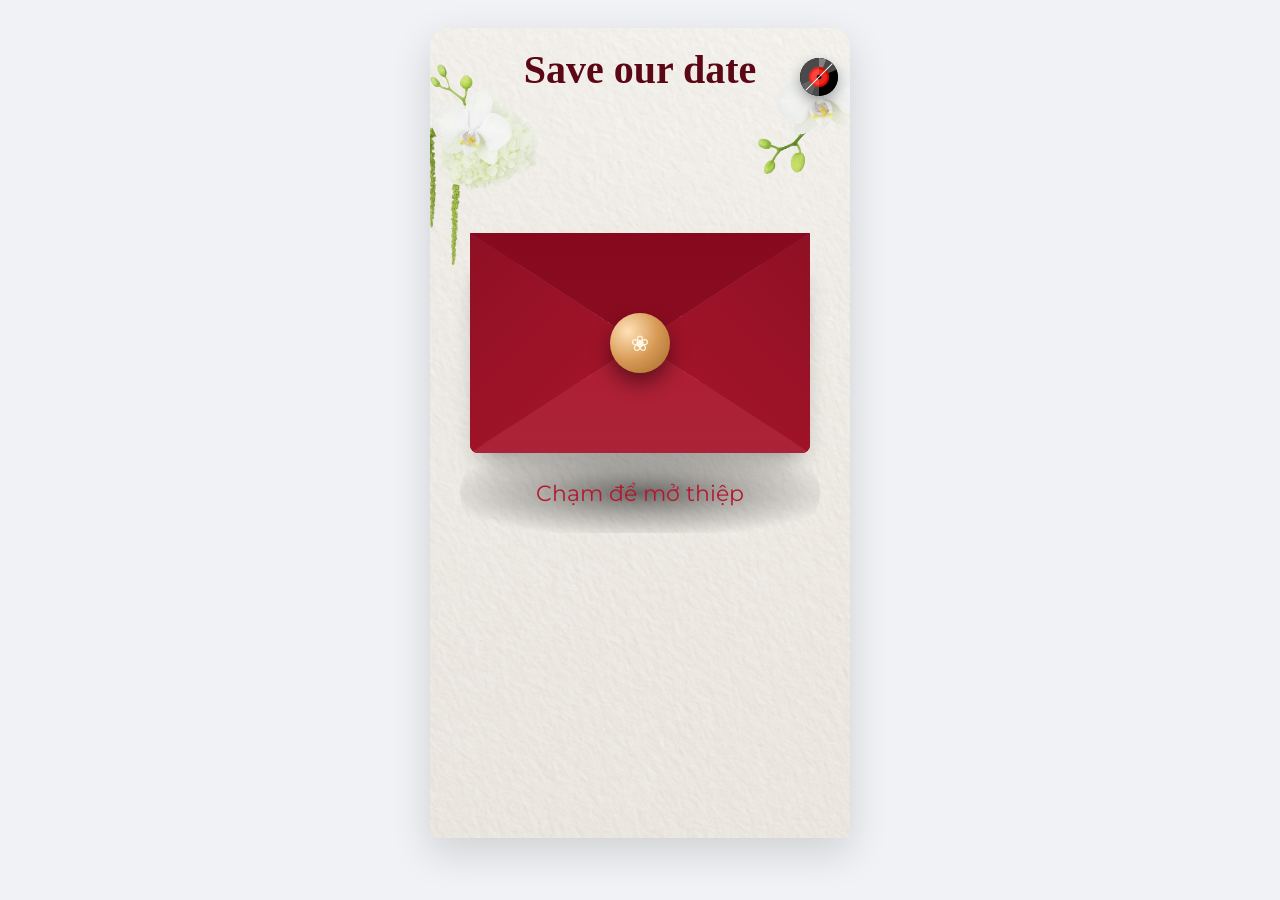
==== commit 3c164971: "ư" ====
--- a/index.html
+++ b/index.html
@@ -4,8 +4,21 @@
     <meta charset="UTF-8" />
     <title>Thiệp cưới đỏ – trắng sang trọng</title>
     <meta name="viewport" content="width=device-width, initial-scale=1" />
-
-    <!-- Font -->
+    <meta property="og:title" content="Thiệp cưới Hùng & Vân Anh" />
+    <meta
+      property="og:description"
+      content="Trân trọng kính mời bạn đến dự lễ cưới của chúng mình 🥰"
+    />
+    <meta
+      property="og:image"
+      content="https://hungvanhweeding.netlify.app/anh_gan_thu1.jpg"
+    />
+    <meta property="og:url" content="https://hungvanhweeding.netlify.app" />
+    <meta property="og:type" content="website" />
+    <meta property="og:image:width" content="1200" />
+    <meta property="og:image:height" content="630" />
+    <meta property="og:site_name" content="Thiệp cưới Hùng & Vân Anh" />
+
     <link rel="preconnect" href="https://fonts.googleapis.com" />
     <link rel="preconnect" href="https://fonts.gstatic.com" crossorigin />
     <link
@@ -17,14 +30,15 @@
   <body>
     <div class="page">
       <div class="invite-card">
-        <button
-          class="music-toggle"
-          id="musicToggle"
-          aria-label="Bật / tắt nhạc"
-        >
-          <!-- nếu bạn có file icon đĩa riêng thì dùng img; không có thì có thể bỏ img -->
-          <img src="vinyl-record.png" alt="Music disc" class="music-icon" />
-        </button>
+        <div class="music-toggle-wrapper">
+          <button
+            class="music-toggle"
+            id="musicToggle"
+            aria-label="Bật / tắt nhạc"
+          >
+            <img src="vinyl-record.png" alt="Music disc" class="music-icon" />
+          </button>
+        </div>
         <div class="card-flower card-flower-left"></div>
         <div class="card-flower card-flower-right"></div>
         <h2 class="card-title">Save our date</h2>
@@ -43,12 +57,19 @@
 
               <div class="letter-content">
                 <p class="letter-label">Thiệp mời cưới</p>
-                <h1 class="letter-names">Mạnh Hùng &amp; Vân Anh</h1>
-                <p class="letter-date">30.12.2026</p>
+                <h1 class="letter-names">
+                  <span id="letterGroomName">Mạnh Hùng</span>
+                  &amp;
+                  <span id="letterBrideName">Vân Anh</span>
+                </h1>
+
+                <p class="letter-date" id="letterDate">30.12.2026</p>
                 <div class="letter-guest-block">
                   <p class="letter-invite">Kính mời:</p>
                   <p class="letter-guest">
-                    <span class="letter-guest-highlight">Bạn Hùng</span>
+                    <span class="letter-guest-highlight" id="letterGuestName"
+                      >Bạn Hùng</span
+                    >
                   </p>
                 </div>
               </div>
@@ -78,41 +99,43 @@
 
         <div class="invite-body">
           <!-- Ảnh cưới dưới thiệp -->
-          <div class="photo-frame">
+          <div class="photo-frame reveal-section">
             <img src="anh_gan_thu.jpg" alt="Ảnh cưới" class="photo-frame-img" />
           </div>
 
           <!-- ✨ Block khách mời mới -->
-          <div class="guest-section">
+          <div class="guest-section reveal-section">
             <p class="guest-title">TRÂN TRỌNG KÍNH MỜI</p>
+            <p class="guest-side" id="guestSide"></p>
             <div class="guest-name-wrapper">
-              <p class="guest-name">Lưu Mạnh Hùng</p>
+              <p class="guest-name" id="guestName">Lưu Mạnh Hùng</p>
             </div>
           </div>
 
           <!-- ✨ Phần nội dung thiệp -->
-          <div class="main-invite">
-            <p class="main-intro-line">KÍNH MỜI THAM DỰ TIỆC CHUNG VUI</p>
-            <p class="main-intro-line">CỦA GIA ĐÌNH CHÚNG TÔI</p>
+          <div class="main-invite reveal-section">
+            <p class="main-intro-line">THAM DỰ BỮA TIỆC CHUNG VUI</p>
+            <p class="main-intro-line" id="sideLine">CÙNG GIA ĐÌNH CHÚNG TÔI</p>
 
             <div class="main-couple">
-              <span class="main-name">Mạnh Hùng</span>
+              <span class="main-name" id="mainGroomName">Mạnh Hùng</span>
               <span class="main-amp">&amp;</span>
-              <span class="main-name">Vân Anh</span>
-            </div>
-
-            <p class="main-time">09:00, THỨ TƯ</p>
-
-            <p class="main-location-label">HÔN LỄ ĐƯỢC CỬ HÀNH TẠI</p>
-            <p class="main-location">
+              <span class="main-name" id="mainBrideName">Vân Anh</span>
+            </div>
+            <p class="main-time" id="mainTime">09:00, THỨ TƯ</p>
+
+            <p class="main-location-label" id="mainLocationLabel">
+              HÔN LỄ ĐƯỢC CỬ HÀNH TẠI
+            </p>
+            <p class="main-location" id="mainLocation">
               Nhà hàng ABC, 123 Đường XYZ, Quận 1, TP. Hồ Chí Minh
             </p>
           </div>
 
-          <div class="love-section">
+          <div class="love-section reveal-section">
             <div class="love-photo">
               <img
-                src="anh_gan_thu.jpg"
+                src="anh_gan_thu_2.jpg"
                 alt="Wedding Love"
                 class="love-photo-img"
               />
@@ -129,7 +152,7 @@
             </div>
           </div>
 
-          <div class="our-story-section">
+          <div class="our-story-section reveal-section">
             <div class="our-story-collage">
               <!-- 🌸 Hoa 2 bên -->
               <div class="our-story-flower our-story-flower-left"></div>
@@ -167,24 +190,47 @@
 
             <p class="our-story-title">Our story</p>
             <div class="our-story-text">
-              <p>
-                Mọi thứ bắt đầu từ một lời chào giản đơn, nhưng đã thay đổi cả
-                cuộc đời chúng tôi.
-              </p>
-              <p>
-                Qua những khoảnh khắc cười đùa, những buổi hẹn hò ấm áp bên
-                nhau, chúng tôi đã cùng nhau lớn lên, học hỏi và yêu thương.
-              </p>
-              <p>
-                Hôm nay, chúng tôi hân hoan chia sẻ hành trình này với những
-                người thân yêu, và mong được đón nhận lời chúc phúc của các bạn
-                cho tình yêu của chúng tôi.
+              <p style="text-align: center">
+                Hành trình yêu thương của chúng mình
+              </p>
+              <p>
+                Chúng mình bắt đầu từ một tình bạn rất đỗi bình thường - hai đứa
+                học thêm Toán cấp 2 cùng nhau, vô tư và hồn nhiên như bao bạn bè
+                khác.
+              </p>
+              <p>
+                Đến khi lên cấp 3, chỉ từ một tin nhắn nhỏ: “Sao cậu thức muộn
+                thế?”… mà mọi thứ dần thay đổi. Tình bạn âm thầm lớn lên, dịu
+                dàng chuyển thành những rung động đầu đời, rồi thành tình yêu
+                lúc nào không hay.
+              </p>
+              <p>
+                Chúng mình đã cùng nhau ôn thi Đại học, cùng nỗ lực để bước vào
+                ngôi trường mơ ước riêng của mỗi người. Bốn năm thanh xuân trôi
+                qua với biết bao kỷ niệm đẹp của thời sinh viên: vừa học, vừa
+                yêu, vừa cùng nhau trưởng thành.
+              </p>
+              <p>
+                Rồi chúng mình cùng tốt nghiệp, bước vào hành trình mới đầy thử
+                thách - tìm kiếm công việc mơ ước, những tháng ngày thực tập,
+                thử việc, loay hoay với những chông chênh nơi văn phòng, rồi
+                mạnh mẽ hơn từng chút một. Nhờ có nhau mà cả hai kiên trì hơn,
+                vững vàng hơn trên con đường sự nghiệp của riêng mình.
+              </p>
+              <p>
+                Và hôm nay, sau 10 năm bên nhau, chúng mình chọn bước tiếp hành
+                trình bằng một lời hứa trọn đời.
+              </p>
+              <p>
+                Với tất cả yêu thương, chúng mình trân trọng kính mời bạn đến
+                chung vui trong ngày trọng đại - ngày mà hai đứa chính thức trở
+                thành một gia đình.
               </p>
             </div>
           </div>
 
           <!-- Lịch cưới -->
-          <div class="wedding-calendar">
+          <div class="wedding-calendar reveal-section">
             <div class="wedding-calendar-photo">
               <!-- Ảnh nền lịch -->
               <img
@@ -242,7 +288,7 @@
           </div>
 
           <!-- ALBUM OF LOVE -->
-          <div class="album-section">
+          <div class="album-section reveal-section">
             <!-- Tiêu đề -->
             <div class="album-heading">
               <div class="album-title-line">
@@ -287,20 +333,17 @@
                 </div>
               </div>
 
-              <!-- Nếu cần ảnh nữa thì thêm các .album-row bên dưới -->
-              <!--
-    <div class="album-row">
-      <div class="album-item">
-        <img src="album4.jpg" class="album-img" alt="Album photo 4" />
-      </div>
-      <div class="album-item">
-        <img src="album5.jpg" class="album-img" alt="Album photo 5" />
-      </div>
-    </div>
-    -->
-            </div>
-
-            <section class="guestbook">
+              <div class="album-row">
+                <div class="album-item">
+                  <img src="calendar_background.jpg" class="album-img" alt="Album photo 4" />
+                </div>
+                <div class="album-item">
+                  <img src="calendar_background.jpg" class="album-img" alt="Album photo 5" />
+                </div>
+              </div>
+            </div>
+
+            <section class="guestbook reveal-section">
               <h3 class="guestbook-title">Lời nhắn &amp; xác nhận tham dự</h3>
               <p class="guestbook-desc">
                 Nếu được, bạn để lại giúp tụi mình xác nhận tham dự và vài lời
@@ -372,18 +415,52 @@
                   ></textarea>
                 </div>
 
-                <div style="display: flex; justify-content: end; margin: 20px 0;" >
+                <div
+                  style="display: flex; justify-content: end; margin: 20px 0"
+                >
                   <button type="submit" class="guestbook-submit">
                     Gửi cho tụi mình
                   </button>
-                 </div>
+                </div>
                 <div class="guestbook-small">
                   Những lời nhắn của bạn sẽ được tụi mình lưu lại ❤️
                 </div>
               </form>
             </section>
-            <div class="footer-line">With love · Hùng &amp; Vân Anh</div>
-          </div>
+          </div>
+
+          <!-- THANK YOU SECTION -->
+          <div class="thankyou-section reveal-section">
+            <div class="thankyou-block">
+              <div class="thankyou-photo">
+                <img
+                  src="anh_gan_thu1.jpg"
+                  alt="Ảnh cưới"
+                  class="thankyou-img"
+                />
+
+                <!-- Ô chữ trắng phía trên -->
+                <div class="thankyou-message">
+                  Cảm ơn bạn đã dành tình cảm cho chúng mình! Sự hiện diện của
+                  bạn chính là món quà ý nghĩa nhất, và chúng mình vô cùng trân
+                  quý khi được cùng bạn chia sẻ những khoảnh khắc hạnh phúc
+                  trong ngày trọng đại này.
+                </div>
+
+                <!-- Chữ Thankyou trên ảnh -->
+                <div class="thankyou-script">Thankyou !</div>
+
+                <!-- Nút menu 3 gạch -->
+                <button class="thankyou-menu-btn" type="button">
+                  <span></span>
+                  <span></span>
+                  <span></span>
+                </button>
+              </div>
+            </div>
+          </div>
+
+          <div class="footer-line">With love · Hùng &amp; Vân Anh</div>
         </div>
       </div>
     </div>
--- a/style.css
+++ b/style.css
@@ -39,13 +39,14 @@
   flex-direction: column;
   align-items: center;
   justify-content: flex-start;
-  padding: 32px 12px;
+  padding: 28px 12px;
   background-color: #f0f2f5;
 }
 
 /* Card tổng chứa phong bì + nội dung */
 
 .invite-card {
+  position: relative;
   overflow-x: hidden;
   overflow-y: scroll;
   width: min(420px, 100%);
@@ -434,9 +435,10 @@
 /* Dòng "Trân trọng mời..." – màu vàng kem */
 .letter-invite {
   margin: 0;
-  font-family: "Playfair Display", serif;
-  font-size: 12px;
-  font-style: italic;
+  font-family:  "Allura", cursive;
+  font-size: 22px;
+  font-weight: 500;
+
   letter-spacing: 0.5px;
   color: #feb600;
 }
@@ -451,7 +453,7 @@
 .letter-guest-highlight {
   font-family: "Allura", cursive; /* cùng style mềm với tên */
   font-size: 22px;
-  color: #f6d788; /* trắng kem rất sáng */
+  color: #feb600; /* trắng kem rất sáng */
   font-weight: 600;
 }
 /* ===== PHẦN NỘI DUNG PHÍA DƯỚI (SCROLL) ===== */
@@ -470,7 +472,7 @@
 
 @media (max-width: 480px) {
   .card-title {
-    font-size: 34px;
+    font-size: 28px;
     margin-bottom: 140px;
   }
 
@@ -511,7 +513,7 @@
   }
 
   .photo-frame-img {
-    max-height: 200px; /* giảm thêm cho vừa màn nhỏ */
+    /* max-height: 200px; */
   }
 
   /* Hoa trang trí thu nhỏ */
@@ -573,8 +575,7 @@
 .photo-frame-img {
   display: block;
   width: 100%;
-  max-height: 260px; /* chỉnh cao/thấp tùy ảnh */
-  object-fit: cover;
+  object-fit: contain;
 }
 
 /* ==== SCROLLBAR ĐỎ, NHỎ GỌN, KHÔNG CÓ MŨI TÊN CHO .invite-card ==== */
@@ -625,7 +626,13 @@
   justify-content: center;
   cursor: pointer;
   box-shadow: 0 6px 14px rgba(0, 0, 0, 0.35);
-  z-index: 100;
+  z-index: 1000;
+}
+.music-toggle-wrapper {
+  position: sticky;
+  top: 0;           /* dính trên cùng của .invite-card */
+  height: 0;        /* không đẩy các phần tử khác xuống */
+  z-index: 150;
 }
 
 .music-toggle .music-icon {
@@ -699,6 +706,14 @@
   letter-spacing: 2px;
   color: #3e3e3e;
 }
+/* Dòng “Thiệp nhà trai / Thiệp nhà gái” */
+.guest-side {
+  margin: 0 0 6px;
+  font-size: 12px;
+  letter-spacing: 1.5px;
+  text-transform: uppercase;
+  color: var(--muted);
+}
 
 /* Khung mờ chứa tên khách */
 .guest-name-wrapper {
@@ -814,8 +829,7 @@
 .love-photo-img {
   display: block;
   width: 100%;
-  max-height: 260px;        /* giống frame trên, chỉnh nếu muốn cao hơn */
-  object-fit: cover;
+  object-fit: contain;
 }
 
 /* Dải đen mờ + chữ trắng như hình */
@@ -881,7 +895,7 @@
   width: 100%;
   height: auto;
   border-radius: 4px;
-  object-fit: cover;
+  object-fit: contain;
 }
 
 /* Vị trí & xoay ảnh chú rể / cô dâu */
@@ -915,7 +929,7 @@
 /* Vị trí chữ chú rể & cô dâu */
 .our-story-label-groom {
   top: 0px;
-  right: 5%;
+  right: 3%;
   text-align: left;
 }
 
@@ -939,9 +953,33 @@
   .our-story-photo-frame {
     width: 50%;
   }
+  .card-title {
+    font-size: 22px;
+  }
   .our-story-section {
     padding-inline: 12px;
   }
+  .envelope {
+    width: 300px;   /* mặc định 340px -> giảm xuống */
+    height: 195px;  /* mặc định 220px -> giảm xuống */
+  }
+
+  /* bóng dưới phong bì cũng thu nhỏ theo */
+  .envelope-shadow {
+    width: 310px;
+    height: 70px;
+  }
+
+  /* lá thư bên trong */
+  .letter {
+    width: 280px;   /* mặc định 320px */
+    height: 165px;  /* mặc định 185px */
+  }
+  /* Chỉ khi ĐÃ MỞ XONG thì thư mới trượt lên + tăng z-index */
+.envelope.open .letter {
+  transform: translateX(-50%) translateY(-95px); /* vị trí khi mở */
+  z-index: 4; /* cùng z-index với pocket/side nên vẫn nằm "trong" phong bì */
+}
 }
 
 
@@ -995,7 +1033,7 @@
 .our-story-text {
   margin-top: 10px;
   padding: 0 24px 32px;
-  text-align: center;
+  text-align: justify;
 }
 
 .our-story-text p {
@@ -1024,7 +1062,7 @@
 .wedding-calendar-img {
   display: block;
   width: 100%;
-  object-fit: cover;
+  object-fit: contain;
 }
 
 /* Lớp phủ để đặt tháng + lịch lên ảnh */
@@ -1147,38 +1185,27 @@
   margin: 0 4px;
 }
 
-/* Grid ảnh */
+/* Grid ảnh 2 cột */
+
 .album-grid {
-  display: flex;
-  flex-direction: column;
+  display: grid;
+  grid-template-columns: repeat(2, 1fr); /* 2 cột đều nhau */
   gap: 10px;
 }
 
-/* Ảnh to */
-.album-main-photo {
+/* Mỗi item là 1 “thẻ ảnh” */
+.album-item {
   border-radius: 8px;
   overflow: hidden;
-  box-shadow: 0 10px 22px rgba(0, 0, 0, 0.25);
-}
-
-/* Hàng 2: 2 ảnh nhỏ cạnh nhau */
-.album-row {
-  display: flex;
-  gap: 10px;
-}
-
-.album-item {
-  flex: 1;
-  border-radius: 8px;
-  overflow: hidden;
-  box-shadow: 0 8px 18px rgba(0, 0, 0, 0.2);
-}
-
+  box-shadow: 0 8px 18px rgba(0, 0, 0, 0.18);
+}
+
+/* Ảnh fill theo chiều ngang, cao thấp tự nhiên */
 .album-img {
   display: block;
   width: 100%;
-  height: 100%;
-  object-fit: cover;
+  height: auto;          /* giữ tỉ lệ, không ép bằng nhau */
+  object-fit: contain;     /* nếu muốn luôn phủ đầy khung */
 }
 
 /* Mobile rất nhỏ thì giảm size heading */
@@ -1189,6 +1216,23 @@
   }
   .album-word-of {
     font-size: 35px;
+  }
+
+  .main-intro-line {
+    font-size: 11px;
+  }
+
+  .our-story-label-groom {
+    right: -2%;
+  }
+
+
+  .our-story-label {
+    font-size: 20px;
+
+  } 
+  .our-story-label span {
+    font-size: 26px;
   }
 }
 
@@ -1289,3 +1333,112 @@
 .guestbook-hidden {
   display: none;
 }
+
+.reveal-section {
+  opacity: 0;
+  transform: translateY(24px);
+  transition: opacity 0.7s ease-out, transform 0.7s ease-out;
+}
+
+.reveal-section.revealed {
+  opacity: 1;
+  transform: translateY(0);
+}
+
+
+/* ==== THANK YOU SECTION (cuối thiệp) ==== */
+
+.thankyou-section {
+  padding: 20px 0;
+}
+
+.thankyou-block {
+  overflow: hidden;
+  box-shadow: 0 10px 24px rgba(0, 0, 0, 0.15);
+}
+
+/* Ảnh + tất cả overlay nằm trong đây */
+.thankyou-photo {
+  position: relative;
+  overflow: hidden;
+}
+
+/* Ảnh nền: hơi mờ & dịu màu */
+.thankyou-img {
+  display: block;
+  width: 100%;
+  height: auto;
+  object-fit: contain;
+  filter: brightness(1.35) contrast(0.9) saturate(0.9);
+  opacity: 0.9;    
+}
+
+/* Lớp phủ trắng mờ từ trên xuống giống hình */
+.thankyou-photo::before {
+  content: "";
+  position: absolute;
+  inset: 0;
+  background: linear-gradient(
+    to bottom,
+    rgba(255, 255, 255, 0.75) 0%,
+    rgba(255, 255, 255, 0.5) 30%,
+    transparent 65%
+  );
+  pointer-events: none;
+}
+
+/* Ô chữ trắng ở phía trên ảnh */
+.thankyou-message {
+  position: absolute;
+  left: 10px;
+  right: 10px;
+  top: 10px;
+  padding: 10px 12px;
+  border-radius: 8px;
+  font-family: "Montserrat", system-ui, -apple-system, BlinkMacSystemFont,
+    "Segoe UI", sans-serif;
+  font-size: 13px;
+  line-height: 1.6;
+  color: var(--red-dark);
+}
+
+/* Chữ Thankyou ! giữa ảnh */
+.thankyou-script {
+  position: absolute;
+  left: 50%;
+  bottom: 18px;
+  transform: translateX(-50%);
+  font-family: "Playfair Display", serif;
+  font-size: 34px;
+  font-style: italic;
+  letter-spacing: 0.08em;
+  color: var(--red-dark);
+}
+
+
+/* Nút menu 3 gạch tròn ở góc dưới phải */
+.thankyou-menu-btn {
+  position: absolute;
+  right: 10px;
+  bottom: 10px;
+  width: 34px;
+  height: 34px;
+  border-radius: 50%;
+  border: none;
+  background: rgba(255, 255, 255, 0.95);
+  display: flex;
+  flex-direction: column;
+  justify-content: center;
+  align-items: center;
+  gap: 3px;
+  cursor: pointer;
+  box-shadow: 0 4px 10px rgba(0, 0, 0, 0.25);
+}
+
+.thankyou-menu-btn span {
+  display: block;
+  width: 60%;
+  height: 2px;
+  background: #333;
+  border-radius: 999px;
+}
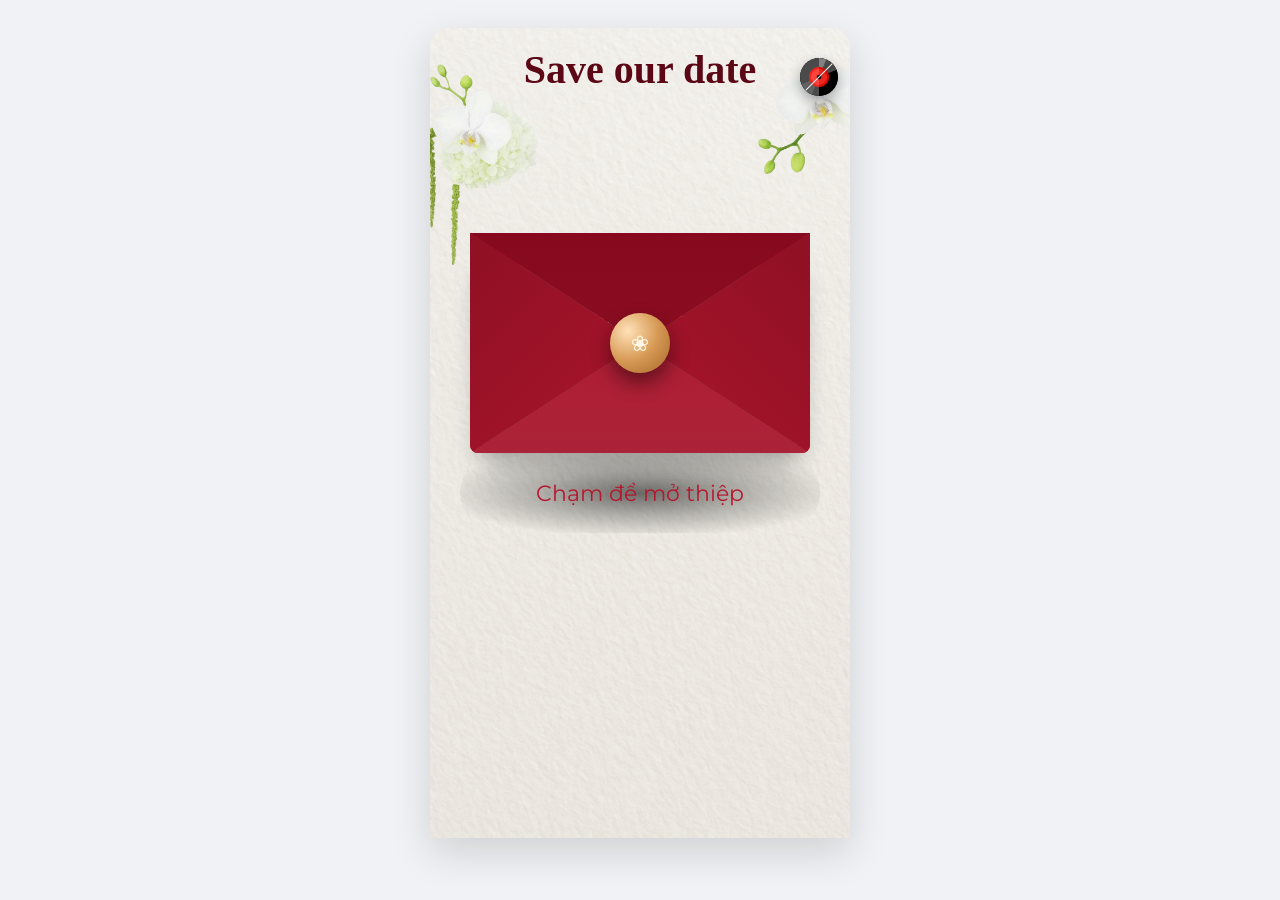
==== commit 274f618d: "done" ====
--- a/index.html
+++ b/index.html
@@ -63,7 +63,7 @@
                   <span id="letterBrideName">Vân Anh</span>
                 </h1>
 
-                <p class="letter-date" id="letterDate">30.12.2026</p>
+                <!-- <p class="letter-date" id="letterDate">30.12.2026</p> -->
                 <div class="letter-guest-block">
                   <p class="letter-invite">Kính mời:</p>
                   <p class="letter-guest">
@@ -291,7 +291,7 @@
           <div class="album-section reveal-section">
             <!-- Tiêu đề -->
             <div class="album-heading">
-              <div class="album-title-line">
+              <div class="album-title-line" style="padding: 20px;">
                 <span
                   class="album-word-main"
                   style="padding-right: 50%; margin-bottom: 10px"
@@ -306,44 +306,60 @@
 
             <!-- Gallery ảnh -->
             <div class="album-grid">
-              <!-- Ảnh to trên cùng -->
-              <div class="album-main-photo">
-                <img
-                  src="calendar_background.jpg"
-                  alt="Album photo 1"
-                  class="album-img"
-                />
-              </div>
-
-              <!-- Hàng 2: 2 ảnh nhỏ -->
-              <div class="album-row">
-                <div class="album-item">
-                  <img
-                    src="calendar_background.jpg"
-                    alt="Album photo 2"
-                    class="album-img"
-                  />
-                </div>
-                <div class="album-item">
-                  <img
-                    src="calendar_background.jpg"
-                    alt="Album photo 3"
-                    class="album-img"
-                  />
-                </div>
-              </div>
-
-              <div class="album-row">
-                <div class="album-item">
-                  <img src="calendar_background.jpg" class="album-img" alt="Album photo 4" />
-                </div>
-                <div class="album-item">
-                  <img src="calendar_background.jpg" class="album-img" alt="Album photo 5" />
-                </div>
-              </div>
-            </div>
-
-            <section class="guestbook reveal-section">
+              <!-- Ảnh to trên cùng: chiếm 2 cột -->
+              <div class="album-item album-large">
+                <img src="album_photo_3.jpg" alt="Ảnh lớn" class="album-img" />
+              </div>
+            
+              <!-- Các ảnh còn lại: mỗi ảnh 1 cột -->
+              <div class="album-item">
+                <img src="album_photo_1.jpg" alt="Ảnh 2" class="album-img" />
+              </div>
+            
+              <div class="album-item">
+                <img src="album_photo_2.jpg" alt="Ảnh 3" class="album-img" />
+              </div>
+            
+              <div class="album-item">
+                <img src="album_photo_4.jpg" alt="Ảnh 4" class="album-img" />
+              </div>
+            
+              <div class="album-item">
+                <img src="album_photo_5.jpg" alt="Ảnh 5" class="album-img" />
+              </div>
+
+              <div class="album-item">
+                <img src="album_photo_6.jpg" alt="Ảnh 4" class="album-img" />
+              </div>
+            
+              <div class="album-item">
+                <img src="album_photo_7.jpg" alt="Ảnh 5" class="album-img" />
+              </div>
+
+
+              <div class="album-item album-large">
+                <img src="album_photo_8.jpg" alt="Ảnh lớn" class="album-img" />
+              </div>
+
+               <!-- Các ảnh còn lại: mỗi ảnh 1 cột -->
+               <div class="album-item">
+                <img src="album_photo_9.jpg" alt="Ảnh 2" class="album-img" />
+              </div>
+            
+              <div class="album-item">
+                <img src="album_photo_10.jpg" alt="Ảnh 3" class="album-img" />
+              </div>
+            
+              <div class="album-item">
+                <img src="album_photo_11.jpg" alt="Ảnh 4" class="album-img" />
+              </div>
+            
+              <div class="album-item">
+                <img src="album_photo_12.jpg" alt="Ảnh 5" class="album-img" />
+              </div>
+
+            </div>
+            <section class="guestbook reveal-section" style="padding: 20px;">
               <h3 class="guestbook-title">Lời nhắn &amp; xác nhận tham dự</h3>
               <p class="guestbook-desc">
                 Nếu được, bạn để lại giúp tụi mình xác nhận tham dự và vài lời
@@ -434,7 +450,7 @@
             <div class="thankyou-block">
               <div class="thankyou-photo">
                 <img
-                  src="anh_gan_thu1.jpg"
+                  src="anh_ket.jpg"
                   alt="Ảnh cưới"
                   class="thankyou-img"
                 />
--- a/style.css
+++ b/style.css
@@ -427,9 +427,9 @@
   color: #f9f5ef;
 }
 .letter-guest-block {
-  display: flex;
+  /* display: flex;
   align-items: center;
-  gap: 5px;
+  gap: 5px; */
 }
 
 /* Dòng "Trân trọng mời..." – màu vàng kem */
@@ -494,6 +494,7 @@
   .letter-date {
     font-size: 14px; /* giảm từ 16px */
     letter-spacing: 0.18em;
+
   }
 
   .letter-invite {
@@ -980,6 +981,13 @@
   transform: translateX(-50%) translateY(-95px); /* vị trí khi mở */
   z-index: 4; /* cùng z-index với pocket/side nên vẫn nằm "trong" phong bì */
 }
+
+.card-flower-left {
+    top: 30px;
+    left: -12px;
+    width: 100px;
+    height: 180px;
+}
 }
 
 
@@ -1155,7 +1163,7 @@
 /* ===== ALBUM OF LOVE ===== */
 
 .album-section {
-  padding: 24px 18px 0;
+  padding: 24px 0;
 }
 
 /* Heading ALBUM of LOVE */
@@ -1185,27 +1193,29 @@
   margin: 0 4px;
 }
 
-/* Grid ảnh 2 cột */
-
 .album-grid {
   display: grid;
-  grid-template-columns: repeat(2, 1fr); /* 2 cột đều nhau */
+  grid-template-columns: repeat(2, 1fr); /* 2 cột */
   gap: 10px;
 }
 
-/* Mỗi item là 1 “thẻ ảnh” */
+/* Thẻ bao ảnh */
 .album-item {
-  border-radius: 8px;
   overflow: hidden;
   box-shadow: 0 8px 18px rgba(0, 0, 0, 0.18);
 }
 
-/* Ảnh fill theo chiều ngang, cao thấp tự nhiên */
+/* Ảnh bên trong fill theo chiều ngang */
 .album-img {
   display: block;
   width: 100%;
-  height: auto;          /* giữ tỉ lệ, không ép bằng nhau */
-  object-fit: contain;     /* nếu muốn luôn phủ đầy khung */
+  height: auto;
+  object-fit: cover;    /* hoặc contain nếu bạn không muốn crop */
+}
+
+/* Ảnh lớn chiếm full 2 cột */
+.album-large {
+  grid-column: 1 / -1; /* span 2 cột */
 }
 
 /* Mobile rất nhỏ thì giảm size heading */
@@ -1335,14 +1345,15 @@
 }
 
 .reveal-section {
-  opacity: 0;
-  transform: translateY(24px);
-  transition: opacity 0.7s ease-out, transform 0.7s ease-out;
-}
+  opacity: 1;          /* luôn hiển thị */
+  transform: none;     /* không trượt nữa */
+  transition: none;    /* không animate */
+}
+
 
 .reveal-section.revealed {
   opacity: 1;
-  transform: translateY(0);
+  transform: none;
 }
 
 
@@ -1369,8 +1380,8 @@
   width: 100%;
   height: auto;
   object-fit: contain;
-  filter: brightness(1.35) contrast(0.9) saturate(0.9);
-  opacity: 0.9;    
+  filter: brightness(0.8) contrast(0.8) saturate(0.9);
+  opacity: 1;    
 }
 
 /* Lớp phủ trắng mờ từ trên xuống giống hình */
@@ -1399,7 +1410,7 @@
     "Segoe UI", sans-serif;
   font-size: 13px;
   line-height: 1.6;
-  color: var(--red-dark);
+  color: white;
 }
 
 /* Chữ Thankyou ! giữa ảnh */
@@ -1412,7 +1423,7 @@
   font-size: 34px;
   font-style: italic;
   letter-spacing: 0.08em;
-  color: var(--red-dark);
+  color: white;
 }
 
 
